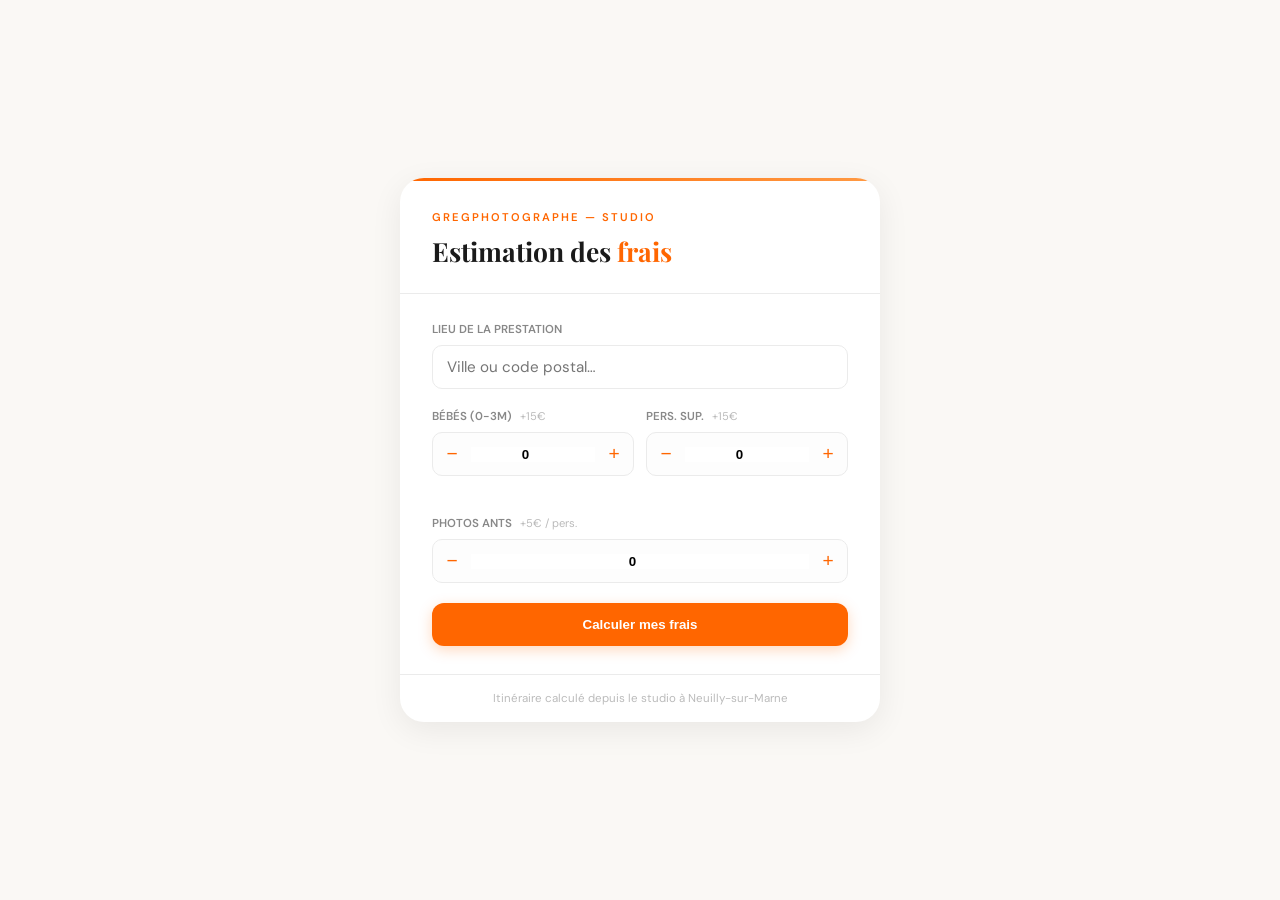
==== public/index.html @ 5b717248 "Update index.html" ====
<!doctype html>
<html lang="fr">
<head>
  <meta charset="utf-8" />
  <meta name="viewport" content="width=device-width, initial-scale=1" />
  <title>Frais de déplacement | GregPhotographe</title>
  <link rel="preconnect" href="https://fonts.googleapis.com">
  <link href="https://fonts.googleapis.com/css2?family=Playfair+Display:wght@400;700&family=DM+Sans:wght@300;400;600&display=swap" rel="stylesheet">
  <style>
    :root {
      --primary: #1a1a1a;
      --orange: #ff6600;
      --orange-light: rgba(255, 102, 0, 0.08);
      --orange-glow: rgba(255, 102, 0, 0.25);
      --bg: #faf8f5;
      --card: #ffffff;
      --muted: #888;
      --border: #ebebeb;
      --radius: 16px;
    }
    *, *::before, *::after { box-sizing: border-box; margin: 0; padding: 0; }
    body {
      font-family: 'DM Sans', sans-serif;
      background: var(--bg);
      min-height: 100vh;
      display: flex;
      align-items: center;
      justify-content: center;
      padding: 1.5rem;
    }
    .card {
      background: var(--card);
      border-radius: 24px;
      box-shadow: 0 8px 32px rgba(0,0,0,0.07);
      width: 100%;
      max-width: 480px;
      overflow: hidden;
    }
    .card-header {
      padding: 2rem 2rem 1.5rem;
      border-bottom: 1px solid var(--border);
      position: relative;
    }
    .card-header::before {
      content: '';
      position: absolute;
      top: 0; left: 0; right: 0;
      height: 3px;
      background: linear-gradient(90deg, var(--orange), #ff9a44);
    }
    .logo-line {
      font-size: 0.7rem; letter-spacing: 0.18em; text-transform: uppercase;
      color: var(--orange); font-weight: 600; margin-bottom: 0.6rem;
    }
    h1 { font-family: 'Playfair Display', serif; font-size: 1.65rem; color: var(--primary); }
    h1 span { color: var(--orange); }
    .card-body { padding: 1.75rem 2rem; }
    .field { margin-bottom: 1.25rem; }
    .field label {
      display: block; font-size: 0.72rem; font-weight: 600;
      text-transform: uppercase; color: var(--muted); margin-bottom: 0.5rem;
    }
    .field label .tip { font-weight: 400; text-transform: none; color: #bbb; font-size: 0.7rem; margin-left: 0.3rem; }
    input[type="text"] {
      width: 100%; padding: 11px 14px; border: 1.5px solid var(--border);
      border-radius: 10px; font-family: inherit; font-size: 0.95rem;
    }
    input:focus { outline: none; border-color: var(--orange); box-shadow: 0 0 0 3px var(--orange-glow); }
    .row-grid { display: grid; grid-template-columns: 1fr 1fr; gap: 12px; margin-bottom: 1.25rem; }
    .number-ctrl {
      display: flex; align-items: center; border: 1.5px solid var(--border);
      border-radius: 10px; overflow: hidden; background: #fdfdfd;
    }
    .number-ctrl button {
      width: 38px; height: 42px; border: none; background: none;
      color: var(--orange); cursor: pointer; font-size: 1.2rem;
    }
    .number-ctrl input {
      flex: 1; border: none; text-align: center; font-weight: 600; width: 30px;
    }
    .btn-calc {
      width: 100%; padding: 14px; background: var(--orange); color: #fff;
      border: none; border-radius: 12px; font-weight: 600; cursor: pointer;
      box-shadow: 0 4px 14px var(--orange-glow);
    }
    .btn-calc:hover { background: #e55c00; transform: translateY(-1px); }
    #result { overflow: hidden; max-height: 0; transition: max-height 0.4s ease; }
    #result.visible { max-height: 600px; }
    .result-inner { border-top: 1px solid var(--border); padding: 1.5rem 2rem; }
    .result-inner.ok { background: var(--orange-light); }
    .result-price { font-family: 'Playfair Display', serif; font-size: 3rem; font-weight: 700; color: var(--orange); }
    .result-meta { font-size: 0.82rem; color: var(--muted); line-height: 1.5; margin-top: 8px; }
    .card-note { padding: 1rem; border-top: 1px solid var(--border); font-size: 0.72rem; color: #bbb; text-align: center; }
  </style>
</head>
<body>
<div class="card">
  <div class="card-header">
    <p class="logo-line">GregPhotographe &mdash; Studio</p>
    <h1>Estimation des <span>frais</span></h1>
  </div>
  <div class="card-body">
    <div class="field">
      <label for="address">Lieu de la prestation</label>
      <input id="address" type="text" placeholder="Ville ou code postal…" />
    </div>
    <div class="row-grid">
      <div class="field">
        <label>Bébés (0-3m) <span class="tip">+<span id="babyUnitPrice">15</span>€</span></label>
        <div class="number-ctrl">
          <button type="button" data-target="babies" data-op="minus">−</button>
          <input id="babies" type="number" value="0" readonly />
          <button type="button" data-target="babies" data-op="plus">+</button>
        </div>
      </div>
      <div class="field">
        <label>Pers. sup. <span class="tip">+<span id="persUnitPrice">15</span>€</span></label>
        <div class="number-ctrl">
          <button type="button" data-target="persons" data-op="minus">−</button>
          <input id="persons" type="number" value="0" readonly />
          <button type="button" data-target="persons" data-op="plus">+</button>
        </div>
      </div>
    </div>
    <div class="field">
      <label>Photos ANTS <span class="tip">+<span id="antsUnitPrice">5</span>€ / pers.</span></label>
      <div class="number-ctrl">
        <button type="button" data-target="ants" data-op="minus">−</button>
        <input id="ants" type="number" value="0" readonly />
        <button type="button" data-target="ants" data-op="plus">+</button>
      </div>
    </div>
    <button id="btn" class="btn-calc">Calculer mes frais</button>
  </div>
  <div id="result"></div>
  <p class="card-note">Itinéraire calculé depuis le studio à Neuilly-sur-Marne</p>
</div>

<script>
  // =================== CONFIGURATION (modifiable) ===================
// ⚠️ Ne pas modifier ce bloc manuellement. Copiez-le depuis l'admin.
function getConfig() {
  return {
  "priceStudio": 59,
  "localMaxKm": 4,
  "localMaxMin": 8,
  "priceLocal": 79,
  "localExtraKmPrice": 2.1,
  "localExtraMinPrice": 1.5,
  "metroMaxKm": 8,
  "metroMaxMin": 15,
  "priceMetro": 95,
  "metroExtraKmPrice": 2,
  "metroExtraMinPrice": 1.5,
  "extendedMaxKm": 10,
  "extendedMaxMin": 25,
  "priceExtended": 129,
  "parisSupplement": 35,
  "extendedExtraKmPrice": 1.5,
  "extendedExtraMinPrice": 1.5,
  "priceBaby": 15,
  "priceExtraPers": 15,
  "priceAnts": 5,
  "postalPrices": {
    "77500": 95,
    "93160": 95
  }
};
}

  const STUDIO_POSITION = { lat: 48.8582, lon: 2.5286 };
  const CITY_POSTCODE = {
    "melun": "77000", "paris": "75000", "evry": "91000", "nanterre": "92000",
    "creteil": "94000", "noisy-le-grand": "93160", "chelles": "77500",
    "neuilly-sur-marne": "93330", "gagny": "93220", "le perreux-sur-marne": "94170",
    "gournay-sur-marne": "93460", "bagnolet": "93170", "montreuil": "93100",
    "saint-denis": "93200", "tremblay-en-france": "93290", "bondy": "93140"
  };

  function updateUIPrices() {
    const cfg = getConfig();
    document.getElementById('babyUnitPrice').textContent = cfg.priceBaby;
    document.getElementById('persUnitPrice').textContent = cfg.priceExtraPers;
    document.getElementById('antsUnitPrice').textContent = cfg.priceAnts;
  }
  window.addEventListener('load', updateUIPrices);

  async function geocode(address) {
    try {
      const url = new URL("https://nominatim.openstreetmap.org/search");
      url.searchParams.set("q", `${address}, France`);
      url.searchParams.set("format", "json");
      url.searchParams.set("addressdetails", "1");
      url.searchParams.set("limit", "1");
      url.searchParams.set("countrycodes", "fr");
      const r = await fetch(url.toString(), {
        headers: { "User-Agent": "GregPhotographe/1.0" }
      });
      if (r.ok) {
        const data = await r.json();
        if (data[0]) {
          const a = data[0].address || {};
          return {
            lat: Number(data[0].lat),
            lon: Number(data[0].lon),
            city: a.city || a.town || a.village || "",
            department: (a.postcode || "").slice(0, 2),
            postcode: a.postcode || ""
          };
        }
      }
    } catch (e) {}
    const cleaned = address.trim().toLowerCase();
    let postcode = cleaned.match(/\b(\d{5})\b/)?.[1] || CITY_POSTCODE[cleaned] || null;
    if (!postcode) throw new Error("Adresse introuvable");
    const dept = postcode.slice(0, 2);
    const centers = {
      "75": { lat: 48.8566, lon: 2.3522 }, "77": { lat: 48.5399, lon: 2.6595 },
      "78": { lat: 48.8014, lon: 2.1303 }, "91": { lat: 48.5839, lon: 2.3081 },
      "92": { lat: 48.8924, lon: 2.2153 }, "93": { lat: 48.9316, lon: 2.3976 },
      "94": { lat: 48.7846, lon: 2.4238 }, "95": { lat: 49.0375, lon: 2.0749 }
    };
    if (!centers[dept]) throw new Error("Département inconnu");
    return { ...centers[dept], city: postcode, department: dept, postcode, approximate: true };
  }

  async function routeORS(fromLat, fromLon, toLat, toLon) {
    const body = { coordinates: [[fromLon, fromLat], [toLon, toLat]], format: "json" };
    const controller = new AbortController();
    const timeout = setTimeout(() => controller.abort(), 8000);
    try {
      const r = await fetch("https://api.openrouteservice.org/v2/directions/driving-car", {
        method: "POST",
        headers: {
          "Authorization": "5b3ce3597851110001cf6248",
          "Content-Type": "application/json"
        },
        body: JSON.stringify(body),
        signal: controller.signal
      });
      clearTimeout(timeout);
      if (!r.ok) throw new Error("ORS indisponible");
      const data = await r.json();
      if (!data.routes?.[0]) throw new Error("Itinéraire introuvable");
      return {
        distanceKm: Math.round(data.routes[0].summary.distance / 100) / 10,
        durationMinSimple: Math.round(data.routes[0].summary.duration / 6) / 10
      };
    } catch {
      const R = 6371;
      const dLat = (toLat - fromLat) * Math.PI / 180;
      const dLon = (toLon - fromLon) * Math.PI / 180;
      const a = Math.sin(dLat/2) ** 2 + Math.cos(fromLat * Math.PI / 180) * Math.cos(toLat * Math.PI / 180) * Math.sin(dLon/2) ** 2;
      const dist = R * 2 * Math.atan2(Math.sqrt(a), Math.sqrt(1-a)) * 1.3;
      const time = (dist / 35) * 60;
      return {
        distanceKm: Math.round(dist * 10) / 10,
        durationMinSimple: Math.round(time * 10) / 10,
        approximate: true
      };
    } finally {
      clearTimeout(timeout);
    }
  }

  function computePrice(distanceKm, durationMinSimple, department, city) {
    const cfg = getConfig();
    // Tarif postal prioritaire
    if (city && cfg.postalPrices[city]) {
      console.log(`Tarif direct postal ${city} : ${cfg.postalPrices[city]} €`);
      return { price: cfg.postalPrices[city], zone: "Tarif direct", details: [`Tarif direct ${city} : ${cfg.postalPrices[city]} €`] };
    }
    // Studio
    if ((city || "").includes("93330") || (city || "").toLowerCase().includes("neuilly-sur-marne")) {
      console.log("Studio Neuilly-sur-Marne");
      return { price: cfg.priceStudio, zone: "Studio", details: [`Studio : ${cfg.priceStudio} €`] };
    }

    const durationAR = durationMinSimple * 2;
    console.log(`Distance : ${distanceKm} km, Temps A/R : ${durationAR} min`);
    console.log(`Seuils Locale : km≤${cfg.localMaxKm} ET min≤${cfg.localMaxMin}`);
    console.log(`Seuils Métropolitaine : km≤${cfg.metroMaxKm} ET min≤${cfg.metroMaxMin}`);

    let zone, basePrice, includedKm, includedMin, extraKmPrice, extraMinPrice, parisSurcharge = 0;

    if (distanceKm <= cfg.localMaxKm && durationAR <= cfg.localMaxMin) {
      zone = "Locale";
      basePrice = cfg.priceLocal;
      includedKm = cfg.localMaxKm;
      includedMin = cfg.localMaxMin;
      extraKmPrice = cfg.localExtraKmPrice;
      extraMinPrice = cfg.localExtraMinPrice;
      console.log("Zone Locale sélectionnée");
    } else if (distanceKm <= cfg.metroMaxKm && durationAR <= cfg.metroMaxMin) {
      zone = "Métropolitaine";
      basePrice = cfg.priceMetro;
      includedKm = cfg.metroMaxKm;
      includedMin = cfg.metroMaxMin;
      extraKmPrice = cfg.metroExtraKmPrice;
      extraMinPrice = cfg.metroExtraMinPrice;
      console.log("Zone Métropolitaine sélectionnée");
    } else {
      zone = "Étendue";
      basePrice = cfg.priceExtended;
      includedKm = cfg.extendedMaxKm;
      includedMin = cfg.extendedMaxMin;
      extraKmPrice = cfg.extendedExtraKmPrice;
      extraMinPrice = cfg.extendedExtraMinPrice;
      if (department === "75") {
        parisSurcharge = cfg.parisSupplement;
        console.log("Supplément Paris appliqué");
      }
      console.log("Zone Étendue sélectionnée");
    }

    const excessKm = Math.max(0, distanceKm - includedKm);
    const excessMin = Math.max(0, durationAR - includedMin);
    const kmCost = Math.round(excessKm * extraKmPrice * 10) / 10;
    const minCost = Math.round(excessMin * extraMinPrice * 10) / 10;
    const total = Math.round(basePrice + kmCost + minCost + parisSurcharge);

    console.log(`Excédent km : ${excessKm.toFixed(1)} -> ${kmCost.toFixed(1)} €`);
    console.log(`Excédent min : ${excessMin.toFixed(1)} -> ${minCost.toFixed(1)} €`);
    console.log(`Total : ${total} €`);

    const details = [`Zone ${zone} — ${basePrice} €`];
    if (excessKm > 0) details.push(`+ ${excessKm.toFixed(1)} km × ${extraKmPrice} € = ${kmCost.toFixed(1)} €`);
    if (excessMin > 0) details.push(`+ ${excessMin.toFixed(1)} min (A/R) × ${extraMinPrice} € = ${minCost.toFixed(1)} €`);
    if (parisSurcharge > 0) details.push(`Supplément Paris : +${parisSurcharge} €`);

    return { price: total, zone, details };
  }

  const btn = document.getElementById("btn");
  const resultDiv = document.getElementById("result");
  document.querySelectorAll(".number-ctrl button").forEach(b => {
    b.addEventListener("click", () => {
      const input = document.getElementById(b.dataset.target);
      let v = parseInt(input.value) || 0;
      input.value = b.dataset.op === "plus" ? v + 1 : Math.max(0, v - 1);
    });
  });

  function showResult(html, type) {
    resultDiv.innerHTML = `<div class="result-inner ${type}">${html}</div>`;
    resultDiv.className = "visible";
  }

  btn.addEventListener("click", async () => {
    const address = document.getElementById("address").value.trim();
    if (!address) return showResult(`<p style="color:#c0392b;">⚠ Veuillez entrer une ville ou un code postal.</p>`, "err");
    btn.textContent = "Calcul en cours…"; btn.disabled = true;
    try {
      const clientGeo = await geocode(address);
      if (!clientGeo) throw new Error("Adresse introuvable");
      const route = await routeORS(STUDIO_POSITION.lat, STUDIO_POSITION.lon, clientGeo.lat, clientGeo.lon);
      console.log(`Résultat API : ${route.distanceKm} km, ${route.durationMinSimple} min simple`);
      const pricing = computePrice(route.distanceKm, route.durationMinSimple, clientGeo.department, clientGeo.postcode || clientGeo.city);
      const cfg = getConfig();
      const babies = parseInt(document.getElementById("babies").value) || 0;
      const persons = parseInt(document.getElementById("persons").value) || 0;
      const ants = parseInt(document.getElementById("ants").value) || 0;
      const babyCost = babies * cfg.priceBaby;
      const persCost = persons * cfg.priceExtraPers;
      const antsCost = ants * cfg.priceAnts;
      const grandTotal = pricing.price + babyCost + persCost + antsCost;
      let detailsHtml = pricing.details.map(d => `<div style="display:flex;justify-content:space-between;margin-bottom:6px;"><span>${d}</span></div>`).join('');
      if (babyCost) detailsHtml += `<div style="display:flex;justify-content:space-between;"><span>Supplément Bébé (${babies})</span><span>${babyCost} €</span></div>`;
      if (persCost) detailsHtml += `<div style="display:flex;justify-content:space-between;"><span>Pers. sup. (${persons})</span><span>${persCost} €</span></div>`;
      if (antsCost) detailsHtml += `<div style="display:flex;justify-content:space-between;"><span>Photos ANTS (${ants})</span><span>${antsCost} €</span></div>`;
      const approxNote = route.approximate || clientGeo.approximate ? '<div class="result-meta" style="font-style:italic;">⚠ Trajet approximatif</div>' : '';
      showResult(`
        <p style="font-size:0.75rem;text-transform:uppercase;color:#888;">${clientGeo.city || address} – ${route.distanceKm} km, ${route.durationMinSimple} min (simple) / ${route.durationMinSimple*2} min (A/R)</p>
        <p class="result-price" style="margin:10px 0;">€${grandTotal}</p>
        <div style="margin-top:20px;padding-top:15px;border-top:1px dashed #ebebeb;">${detailsHtml}</div>
        <div class="result-meta">Zone : ${pricing.zone}</div>
        ${approxNote}
      `, "ok");
    } catch (err) {
      showResult(`<p style="color:#c0392b;">⚠ ${err.message}</p>`, "err");
    } finally {
      btn.textContent = "Calculer mes frais"; btn.disabled = false;
    }
  });
</script>
</body>
</html>
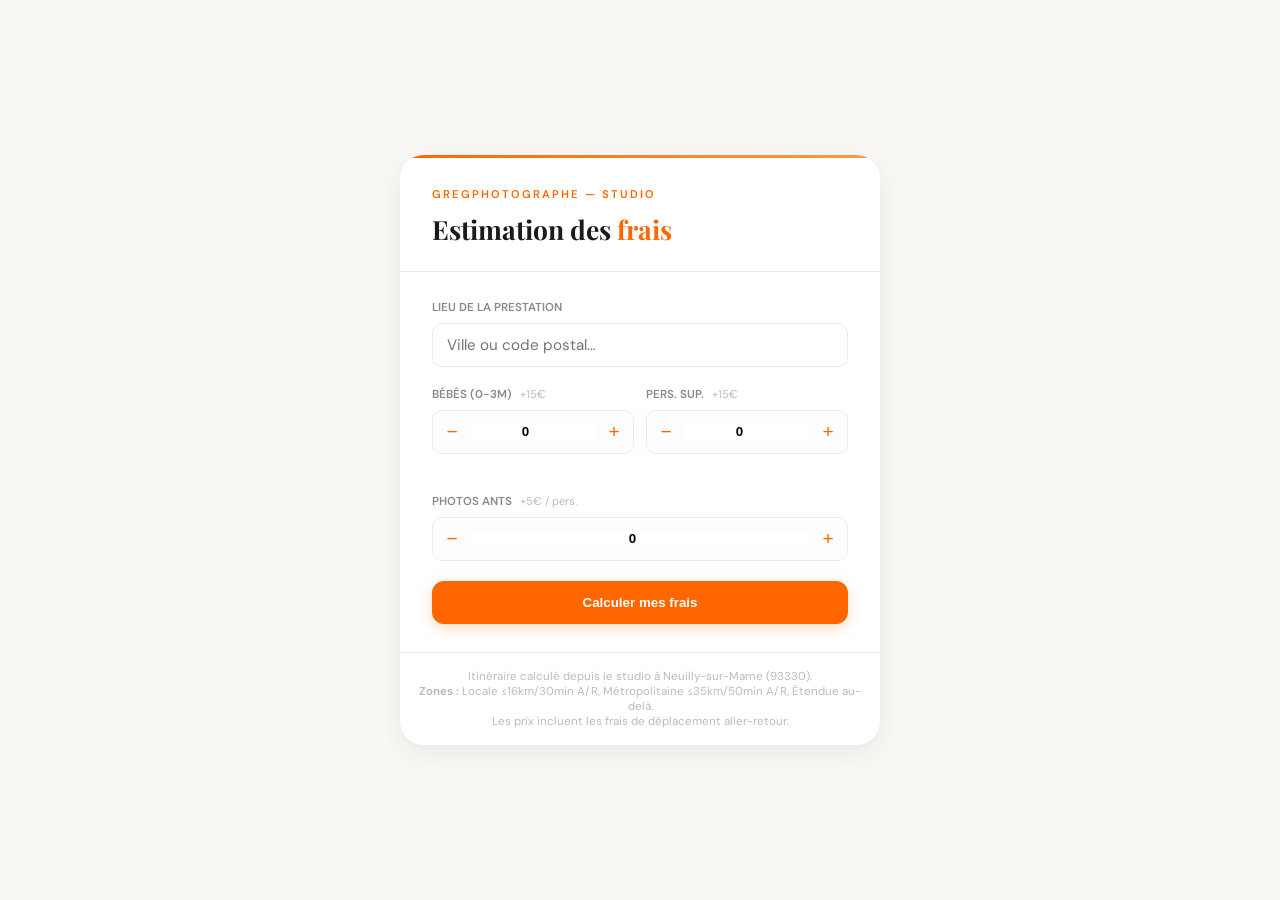
==== commit a1a1fee0: "Add files via upload" ====
--- a/public/index.html
+++ b/public/index.html
@@ -133,39 +133,54 @@
     <button id="btn" class="btn-calc">Calculer mes frais</button>
   </div>
   <div id="result"></div>
-  <p class="card-note">Itinéraire calculé depuis le studio à Neuilly-sur-Marne</p>
+  <p class="card-note">
+    Itinéraire calculé depuis le studio à Neuilly-sur-Marne (93330).
+    <br><strong>Zones :</strong> Locale ≤16km/30min A/R, Métropolitaine ≤35km/50min A/R, Étendue au-delà.
+    <br>Les prix incluent les frais de déplacement aller-retour.
+  </p>
 </div>
 
 <script>
-  // =================== CONFIGURATION (modifiable) ===================
-// ⚠️ Ne pas modifier ce bloc manuellement. Copiez-le depuis l'admin.
+ // Charge la configuration depuis localStorage (modifiable via admin)
 function getConfig() {
-  return {
-  "priceStudio": 59,
-  "localMaxKm": 4,
-  "localMaxMin": 8,
-  "priceLocal": 79,
-  "localExtraKmPrice": 2.1,
-  "localExtraMinPrice": 1.5,
-  "metroMaxKm": 8,
-  "metroMaxMin": 15,
-  "priceMetro": 95,
-  "metroExtraKmPrice": 2,
-  "metroExtraMinPrice": 1.5,
-  "extendedMaxKm": 10,
-  "extendedMaxMin": 25,
-  "priceExtended": 129,
-  "parisSupplement": 35,
-  "extendedExtraKmPrice": 1.5,
-  "extendedExtraMinPrice": 1.5,
-  "priceBaby": 15,
-  "priceExtraPers": 15,
-  "priceAnts": 5,
-  "postalPrices": {
-    "77500": 95,
-    "93160": 95
-  }
-};
+  const STORAGE_KEY = 'gregPricingV2';
+  const defaultConfig = {
+    "priceStudio": 59,
+    "localMaxKm": 16,
+    "localMaxMin": 30,
+    "priceLocal": 79,
+    "localExtraKmPrice": 2.5,
+    "localExtraMinPrice": 1.5,
+    "metroMaxKm": 35,
+    "metroMaxMin": 50,
+    "priceMetro": 129,
+    "metroExtraKmPrice": 2,
+    "metroExtraMinPrice": 1.2,
+    "extendedMaxKm": 50,
+    "extendedMaxMin": 75,
+    "priceExtended": 179,
+    "parisSupplement": 30,
+    "extendedExtraKmPrice": 1.5,
+    "extendedExtraMinPrice": 1,
+    "priceBaby": 15,
+    "priceExtraPers": 15,
+    "priceAnts": 5,
+    "postalPrices": {
+      "77500": 95,
+      "93160": 95
+    }
+  };
+  
+  const saved = localStorage.getItem(STORAGE_KEY);
+  if (saved) {
+    try {
+      const parsed = JSON.parse(saved);
+      // Fusion avec les valeurs par défaut pour les champs manquants
+      return { ...defaultConfig, ...parsed };
+    } catch (e) {}
+  }
+  
+  return defaultConfig;
 }
 
   const STUDIO_POSITION = { lat: 48.8582, lon: 2.5286 };
@@ -325,7 +340,9 @@
 
     const details = [`Zone ${zone} — ${basePrice} €`];
     if (excessKm > 0) details.push(`+ ${excessKm.toFixed(1)} km × ${extraKmPrice} € = ${kmCost.toFixed(1)} €`);
+    else if (zone !== 'Studio') details.push(`Distance dans la limite (≤${includedKm} km)`);
     if (excessMin > 0) details.push(`+ ${excessMin.toFixed(1)} min (A/R) × ${extraMinPrice} € = ${minCost.toFixed(1)} €`);
+    else if (zone !== 'Studio') details.push(`Temps dans la limite (≤${includedMin} min A/R)`);
     if (parisSurcharge > 0) details.push(`Supplément Paris : +${parisSurcharge} €`);
 
     return { price: total, zone, details };
@@ -365,15 +382,33 @@
       const antsCost = ants * cfg.priceAnts;
       const grandTotal = pricing.price + babyCost + persCost + antsCost;
       let detailsHtml = pricing.details.map(d => `<div style="display:flex;justify-content:space-between;margin-bottom:6px;"><span>${d}</span></div>`).join('');
-      if (babyCost) detailsHtml += `<div style="display:flex;justify-content:space-between;"><span>Supplément Bébé (${babies})</span><span>${babyCost} €</span></div>`;
-      if (persCost) detailsHtml += `<div style="display:flex;justify-content:space-between;"><span>Pers. sup. (${persons})</span><span>${persCost} €</span></div>`;
-      if (antsCost) detailsHtml += `<div style="display:flex;justify-content:space-between;"><span>Photos ANTS (${ants})</span><span>${antsCost} €</span></div>`;
+      
+      // Ajouter une séparation pour les suppléments optionnels
+      if (babyCost || persCost || antsCost) {
+        detailsHtml += `<div style="margin-top:10px;padding-top:10px;border-top:1px dashed #ebebeb; font-size:0.85rem; color:var(--muted);">Suppléments optionnels :</div>`;
+      }
+      if (babyCost) detailsHtml += `<div style="display:flex;justify-content:space-between;margin-top:6px;"><span>Bébé 0-3 mois (${babies})</span><span>+${babyCost} €</span></div>`;
+      if (persCost) detailsHtml += `<div style="display:flex;justify-content:space-between;margin-top:6px;"><span>Personne supplémentaire (${persons})</span><span>+${persCost} €</span></div>`;
+      if (antsCost) detailsHtml += `<div style="display:flex;justify-content:space-between;margin-top:6px;"><span>Photos ANTS (${ants})</span><span>+${antsCost} €</span></div>`;
+      const durationAR = route.durationMinSimple * 2;
       const approxNote = route.approximate || clientGeo.approximate ? '<div class="result-meta" style="font-style:italic;">⚠ Trajet approximatif</div>' : '';
+      
+      // Ajout des seuils de la zone pour transparence
+      let zoneThresholds = '';
+      if (pricing.zone === 'Locale') {
+        zoneThresholds = `<div class="result-meta">Seuils Locale : ≤${cfg.localMaxKm} km / ≤${cfg.localMaxMin} min A/R</div>`;
+      } else if (pricing.zone === 'Métropolitaine') {
+        zoneThresholds = `<div class="result-meta">Seuils Métropolitaine : ≤${cfg.metroMaxKm} km / ≤${cfg.metroMaxMin} min A/R</div>`;
+      } else if (pricing.zone === 'Étendue') {
+        zoneThresholds = `<div class="result-meta">Seuils Étendue : >${cfg.extendedMaxKm} km ou >${cfg.extendedMaxMin} min A/R</div>`;
+      }
+      
       showResult(`
-        <p style="font-size:0.75rem;text-transform:uppercase;color:#888;">${clientGeo.city || address} – ${route.distanceKm} km, ${route.durationMinSimple} min (simple) / ${route.durationMinSimple*2} min (A/R)</p>
+        <p style="font-size:0.75rem;text-transform:uppercase;color:#888;">${clientGeo.city || address} – ${route.distanceKm} km, ${route.durationMinSimple} min (simple) / ${durationAR} min (A/R)</p>
         <p class="result-price" style="margin:10px 0;">€${grandTotal}</p>
         <div style="margin-top:20px;padding-top:15px;border-top:1px dashed #ebebeb;">${detailsHtml}</div>
         <div class="result-meta">Zone : ${pricing.zone}</div>
+        ${zoneThresholds}
         ${approxNote}
       `, "ok");
     } catch (err) {
